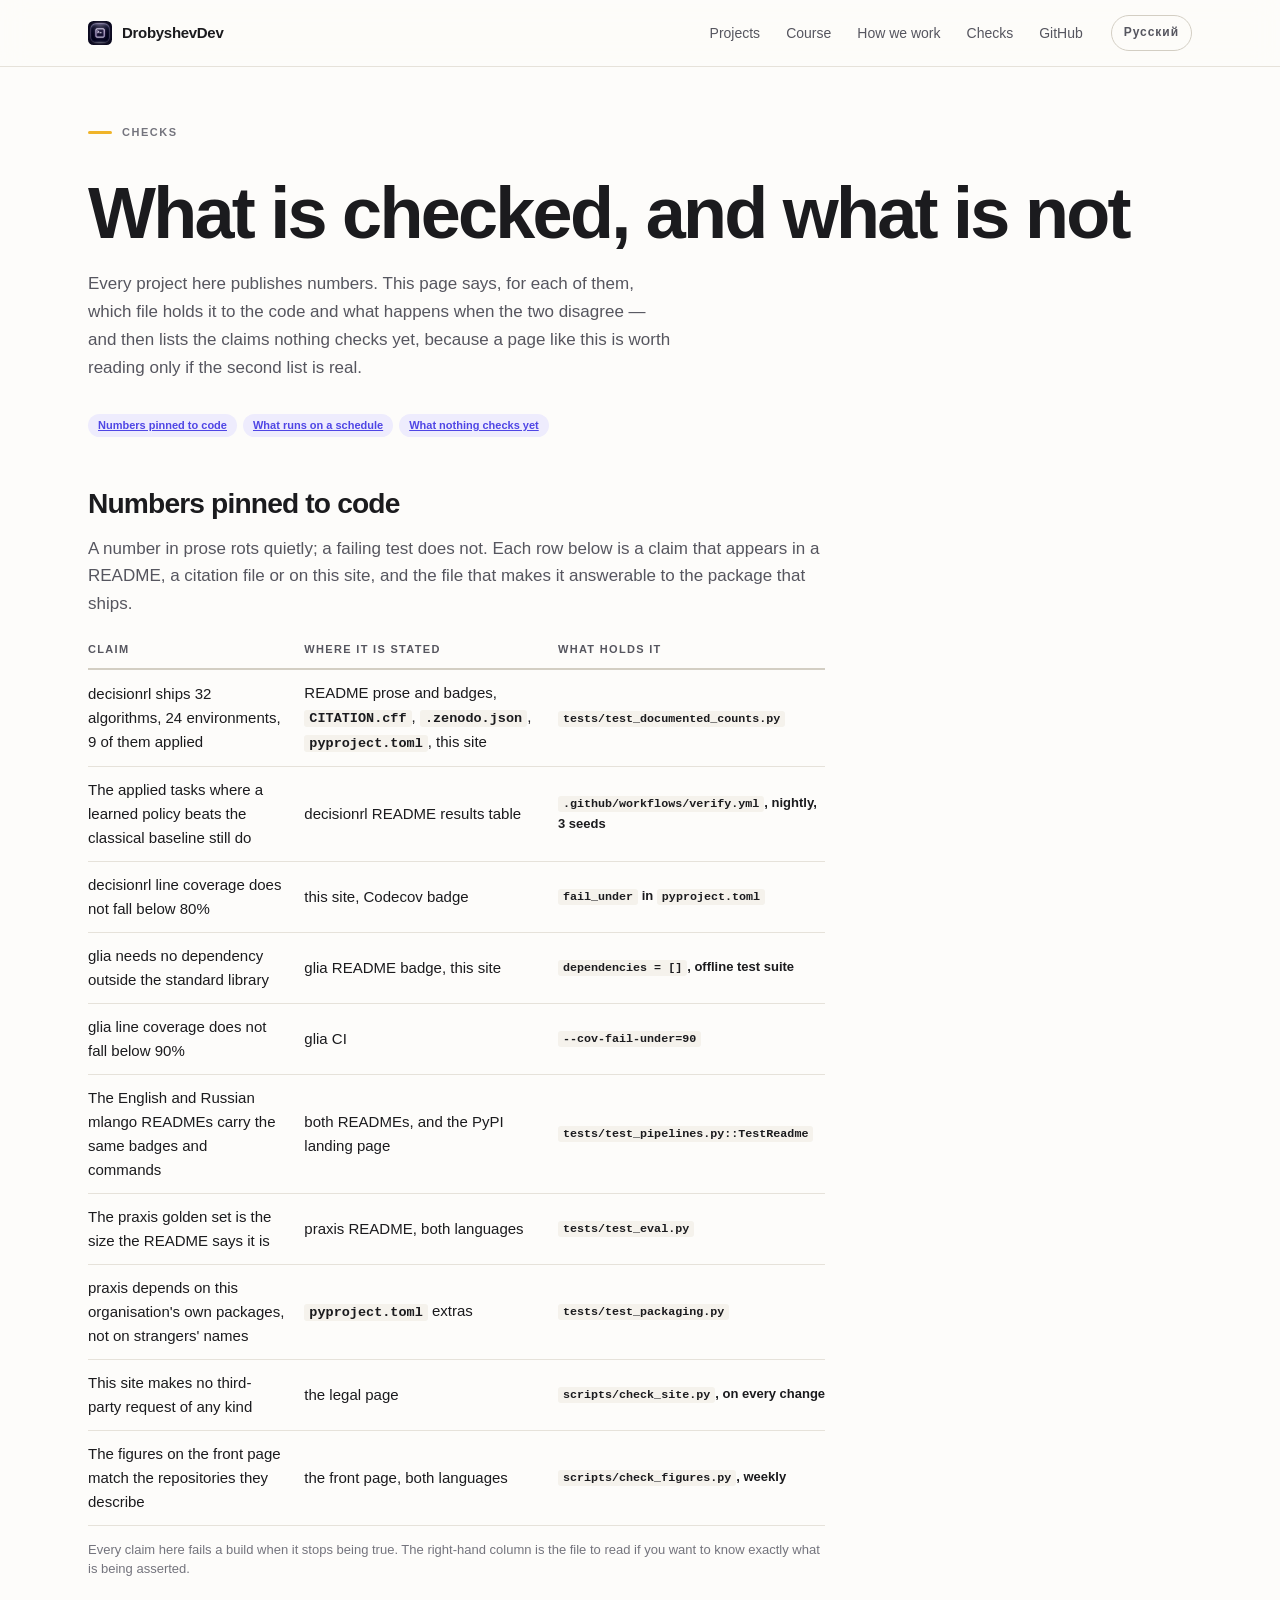
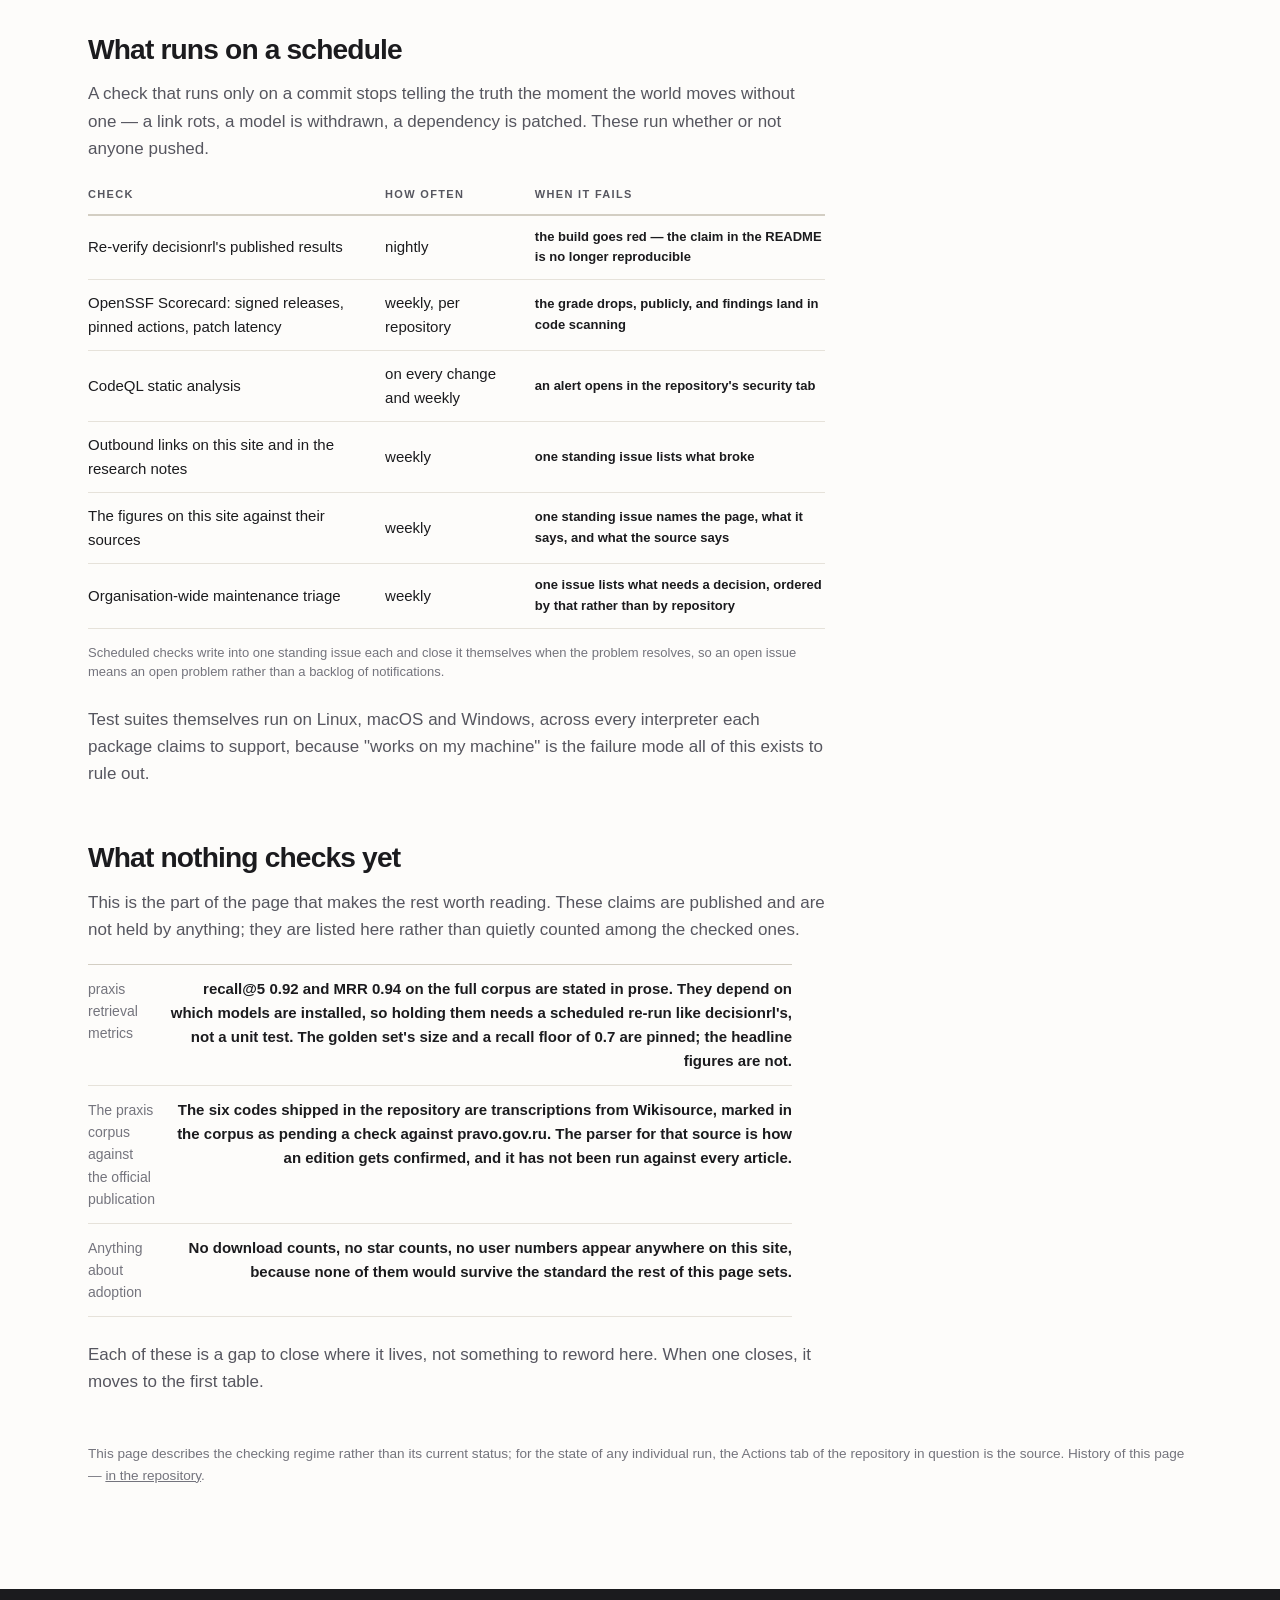
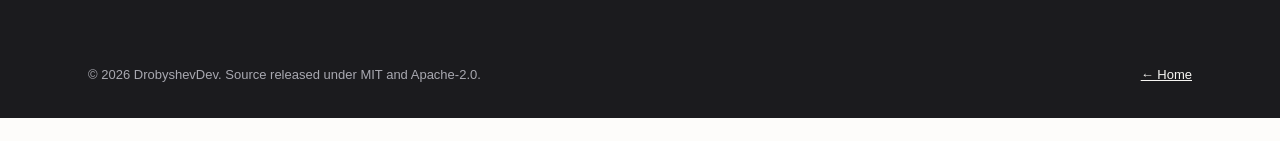
==== checks/index.html @ 657e5d96 "Say what is checked, and what is not The front page states four numbers and the method section state" ====
<!DOCTYPE html>
<html lang="en" prefix="og: https://ogp.me/ns#">
<head>
<meta charset="utf-8">
<meta name="viewport" content="width=device-width, initial-scale=1">
<title>What is checked — DrobyshevDev</title>
<meta name="theme-color" content="#fdfcfa" media="(prefers-color-scheme: light)">
<meta name="theme-color" content="#131316" media="(prefers-color-scheme: dark)">
<meta name="description" content="Every number DrobyshevDev publishes, the file that holds it to the code, and the checks that run on a schedule — including the claims nothing checks yet.">
<link rel="canonical" href="https://drobyshevdev.github.io/checks/">
<link rel="alternate" hreflang="en" href="https://drobyshevdev.github.io/checks/">
<link rel="alternate" hreflang="ru" href="https://drobyshevdev.github.io/ru/checks/">
<link rel="alternate" hreflang="x-default" href="https://drobyshevdev.github.io/checks/">

<meta property="og:type" content="article">
<meta property="og:site_name" content="DrobyshevDev">
<meta property="og:locale" content="en_GB">
<meta property="og:title" content="What is checked — DrobyshevDev">
<meta property="og:description" content="Every number DrobyshevDev publishes, the file that holds it to the code, and the checks that run on a schedule — including the claims nothing checks yet.">
<meta property="og:url" content="https://drobyshevdev.github.io/checks/">
<meta property="og:image" content="https://drobyshevdev.github.io/assets/og.png">
<meta name="twitter:card" content="summary_large_image">

<link rel="icon" href="/assets/favicon.png" type="image/png">
<link rel="apple-touch-icon" href="/assets/apple-touch-icon.png">
<link rel="stylesheet" href="/assets/site.css">

<style>
  /* .measure was written for the bright band, where the ink is near-black and
     the borders are mixed against it. This page uses the default band, so the
     header, the caption and the rules take the page's own colours instead --
     otherwise the header row is #16160f on a dark background, which is to say
     invisible. Scoped here rather than changed in site.css, because the bright
     band still wants the original. */
  .measure th { color: var(--ink-2); border-bottom-color: var(--line-2); }
  .measure caption { color: var(--ink-3); }
  .measure td { border-bottom-color: var(--line); }
  /* On the front page the emphasised column is a measured number and the last
     column is a footnote. Here the last column is the file that holds the claim
     -- the point of the table -- so the emphasis moves there and the middle
     column, which only says where the claim appears, goes quiet. */
  .measure td:nth-child(2) { font-weight: 400; }
  .measure td:last-child { font-weight: 600; opacity: 1; color: var(--ink); }
</style>

<script>
  // Applied before first paint, so the page does not flash the wrong theme.
  try {
    var t = localStorage.getItem("theme");
    if (t === "dark" || t === "light") document.documentElement.setAttribute("data-theme", t);
  } catch (e) {}
</script>

</head>
<body>
<a class="skip-link" href="#main">Skip to content</a>

<header class="site-header">
  <div class="wrap">
    <a class="brand" href="/">
      <img class="mark" src="/assets/mark.png" alt="" width="22" height="22">
      DrobyshevDev
    </a>

    <nav class="nav" id="primary-nav" aria-label="Primary">
      <a href="/#projects">Projects</a>
      <a href="/#notes">Course</a>
      <a href="/#method">How we work</a>
      <a href="/checks/" aria-current="page">Checks</a>
      <a class="ext" href="https://github.com/DrobyshevDev" rel="noopener">GitHub</a>
    </nav>

    <div class="nav-tools">
      <a class="lang-switch" href="/ru/checks/">Русский</a>
      <button class="icon-btn nav-toggle" type="button" aria-expanded="false" aria-controls="primary-nav" aria-label="Open menu">
        <svg viewBox="0 0 24 24" fill="none" stroke="currentColor" stroke-width="2" stroke-linecap="round" aria-hidden="true"><path d="M4 7h16M4 12h16M4 17h16"/></svg>
      </button>
    </div>
  </div>
</header>

<main id="main" class="band" style="padding-top:48px">
  <div class="wrap">

    <p class="eyebrow"><span class="dot"></span> Checks</p>
    <h1 style="margin:14px 0 18px">What is checked, and what is not</h1>
    <p class="lead" style="margin-bottom:32px">
      Every project here publishes numbers. This page says, for each of them, which file holds it
      to the code and what happens when the two disagree — and then lists the claims nothing
      checks yet, because a page like this is worth reading only if the second list is real.
    </p>

    <nav class="chips" aria-label="Sections" style="margin-bottom:40px">
      <a class="chip chip-accent" href="#pinned">Numbers pinned to code</a>
      <a class="chip chip-accent" href="#scheduled">What runs on a schedule</a>
      <a class="chip" href="#unchecked">What nothing checks yet</a>
    </nav>

    <!-- ==================== Pinned ==================== -->
    <section id="pinned" class="legal">
      <h2>Numbers pinned to code</h2>
      <p>
        A number in prose rots quietly; a failing test does not. Each row below is a claim that
        appears in a README, a citation file or on this site, and the file that makes it
        answerable to the package that ships.
      </p>

      <div class="measure" style="margin-top:24px">
        <table>
          <caption>
            Every claim here fails a build when it stops being true. The right-hand column is the
            file to read if you want to know exactly what is being asserted.
          </caption>
          <thead>
            <tr><th>Claim</th><th>Where it is stated</th><th>What holds it</th></tr>
          </thead>
          <tbody>
            <tr>
              <td>decisionrl ships 32 algorithms, 24 environments, 9 of them applied</td>
              <td>README prose and badges, <code>CITATION.cff</code>, <code>.zenodo.json</code>, <code>pyproject.toml</code>, this site</td>
              <td><code>tests/test_documented_counts.py</code></td>
            </tr>
            <tr>
              <td>The applied tasks where a learned policy beats the classical baseline still do</td>
              <td>decisionrl README results table</td>
              <td><code>.github/workflows/verify.yml</code>, nightly, 3 seeds</td>
            </tr>
            <tr>
              <td>decisionrl line coverage does not fall below 80%</td>
              <td>this site, Codecov badge</td>
              <td><code>fail_under</code> in <code>pyproject.toml</code></td>
            </tr>
            <tr>
              <td>glia needs no dependency outside the standard library</td>
              <td>glia README badge, this site</td>
              <td><code>dependencies = []</code>, offline test suite</td>
            </tr>
            <tr>
              <td>glia line coverage does not fall below 90%</td>
              <td>glia CI</td>
              <td><code>--cov-fail-under=90</code></td>
            </tr>
            <tr>
              <td>The English and Russian mlango READMEs carry the same badges and commands</td>
              <td>both READMEs, and the PyPI landing page</td>
              <td><code>tests/test_pipelines.py::TestReadme</code></td>
            </tr>
            <tr>
              <td>The praxis golden set is the size the README says it is</td>
              <td>praxis README, both languages</td>
              <td><code>tests/test_eval.py</code></td>
            </tr>
            <tr>
              <td>praxis depends on this organisation's own packages, not on strangers' names</td>
              <td><code>pyproject.toml</code> extras</td>
              <td><code>tests/test_packaging.py</code></td>
            </tr>
            <tr>
              <td>This site makes no third-party request of any kind</td>
              <td>the legal page</td>
              <td><code>scripts/check_site.py</code>, on every change</td>
            </tr>
            <tr>
              <td>The figures on the front page match the repositories they describe</td>
              <td>the front page, both languages</td>
              <td><code>scripts/check_figures.py</code>, weekly</td>
            </tr>
          </tbody>
        </table>
      </div>
    </section>

    <!-- ==================== Scheduled ==================== -->
    <section id="scheduled" class="legal" style="margin-top:56px">
      <h2>What runs on a schedule</h2>
      <p>
        A check that runs only on a commit stops telling the truth the moment the world moves
        without one — a link rots, a model is withdrawn, a dependency is patched. These run
        whether or not anyone pushed.
      </p>

      <div class="measure" style="margin-top:24px">
        <table>
          <caption>
            Scheduled checks write into one standing issue each and close it themselves when the
            problem resolves, so an open issue means an open problem rather than a backlog of
            notifications.
          </caption>
          <thead>
            <tr><th>Check</th><th>How often</th><th>When it fails</th></tr>
          </thead>
          <tbody>
            <tr>
              <td>Re-verify decisionrl's published results</td>
              <td>nightly</td>
              <td>the build goes red — the claim in the README is no longer reproducible</td>
            </tr>
            <tr>
              <td>OpenSSF Scorecard: signed releases, pinned actions, patch latency</td>
              <td>weekly, per repository</td>
              <td>the grade drops, publicly, and findings land in code scanning</td>
            </tr>
            <tr>
              <td>CodeQL static analysis</td>
              <td>on every change and weekly</td>
              <td>an alert opens in the repository's security tab</td>
            </tr>
            <tr>
              <td>Outbound links on this site and in the research notes</td>
              <td>weekly</td>
              <td>one standing issue lists what broke</td>
            </tr>
            <tr>
              <td>The figures on this site against their sources</td>
              <td>weekly</td>
              <td>one standing issue names the page, what it says, and what the source says</td>
            </tr>
            <tr>
              <td>Organisation-wide maintenance triage</td>
              <td>weekly</td>
              <td>one issue lists what needs a decision, ordered by that rather than by repository</td>
            </tr>
          </tbody>
        </table>
      </div>

      <p style="margin-top:24px">
        Test suites themselves run on Linux, macOS and Windows, across every interpreter each
        package claims to support, because "works on my machine" is the failure mode all of this
        exists to rule out.
      </p>
    </section>

    <!-- ==================== Unchecked ==================== -->
    <section id="unchecked" class="legal" style="margin-top:56px">
      <h2>What nothing checks yet</h2>
      <p>
        This is the part of the page that makes the rest worth reading. These claims are published
        and are not held by anything; they are listed here rather than quietly counted among the
        checked ones.
      </p>

      <dl class="facts" style="max-width:44rem;margin-top:20px">
        <div>
          <dt>praxis retrieval metrics</dt>
          <dd>
            recall@5 0.92 and MRR 0.94 on the full corpus are stated in prose. They depend on
            which models are installed, so holding them needs a scheduled re-run like
            decisionrl's, not a unit test. The golden set's size and a recall floor of 0.7 are
            pinned; the headline figures are not.
          </dd>
        </div>
        <div>
          <dt>The praxis corpus against the official publication</dt>
          <dd>
            The six codes shipped in the repository are transcriptions from Wikisource, marked in
            the corpus as pending a check against pravo.gov.ru. The parser for that source is how
            an edition gets confirmed, and it has not been run against every article.
          </dd>
        </div>
        <div>
          <dt>Anything about adoption</dt>
          <dd>
            No download counts, no star counts, no user numbers appear anywhere on this site,
            because none of them would survive the standard the rest of this page sets.
          </dd>
        </div>
      </dl>

      <p style="margin-top:24px">
        Each of these is a gap to close where it lives, not something to reword here. When one
        closes, it moves to the first table.
      </p>
    </section>

    <p class="lm-fine" style="margin-top:48px;color:var(--text-faint);font-size:.85rem">
      This page describes the checking regime rather than its current status; for the state of any
      individual run, the Actions tab of the repository in question is the source.
      History of this page —
      <a href="https://github.com/DrobyshevDev/DrobyshevDev.github.io/commits/main/checks/index.html" rel="noopener">in the repository</a>.
    </p>

  </div>
</main>

<footer class="site-footer">
  <div class="wrap">
    <div class="footer-bottom" style="border-top:0;padding-top:0">
      <p>© <span data-year>2026</span> DrobyshevDev. Source released under MIT and Apache-2.0.</p>
      <p><a href="/">← Home</a></p>
    </div>
  </div>
</footer>

<script src="/assets/site.js" defer></script>
</body>
</html>
---- assets/site.css ----
/* ---------------------------------------------------------------------------
   DrobyshevDev - organisation site
   One stylesheet, no build step, no external requests.

   Colour-blocked bands - ground, a bright band, a dark band - with cards on a
   4px radius and pill controls. Two themes: the system preference decides,
   the toggle overrides it, and the choice is remembered.

   No webfont. The typography is a system stack set heavy and tracked tight,
   because a display face would be a third-party request and this site is
   checked in CI for making none.
--------------------------------------------------------------------------- */

/* --- Reset ---------------------------------------------------------------- */

*, *::before, *::after { box-sizing: border-box; }

html { -webkit-text-size-adjust: 100%; }

body, h1, h2, h3, h4, p, figure, blockquote, dl, dd, ul, ol { margin: 0; padding: 0; }

ul[role="list"], ol[role="list"] { list-style: none; }

img, svg { display: block; max-width: 100%; }

button, input, select, textarea { font: inherit; color: inherit; }

/* --- Tokens: light -------------------------------------------------------- */

:root {
  --ground:      #fdfcfa;
  --ground-2:    #f5f2ec;
  --card:        #ffffff;

  --ink:         #1b1b1e;
  --ink-2:       #56565f;   /* 7.0:1 on --ground */
  --ink-3:       #74747d;   /* 4.6:1 on --ground */

  --line:        #e6e2da;
  --line-2:      #d3cec3;

  --bright:      #f0b429;   /* the band that carries the page */
  --bright-ink:  #1b1b1e;
  --dark:        #1b1b1e;
  --dark-ink:    #f7f6f3;
  --dark-ink-2:  #a8a8b0;
  --dark-line:   #34343a;

  --accent:      #4f46e5;
  --accent-2:    #b4b1ff;
  --accent-wash: #eeecfd;

  --font-sans: -apple-system, BlinkMacSystemFont, "Segoe UI", Roboto, "Helvetica Neue", Arial, "Noto Sans", sans-serif;
  --font-mono: ui-monospace, SFMono-Regular, "SF Mono", "Cascadia Mono", "Segoe UI Mono", "Roboto Mono", Menlo, Consolas, monospace;

  --wrap:   1200px;
  --gutter: clamp(20px, 5vw, 48px);
  --band:   clamp(64px, 8vw, 116px);
  --radius: 4px;

  color-scheme: light;
}

/* --- Tokens: dark --------------------------------------------------------- */

@media (prefers-color-scheme: dark) {
  :root:not([data-theme="light"]) {
    --ground:     #131316;
    --ground-2:   #0c0c0e;
    --card:       #1a1a1e;

    --ink:        #f5f4f1;
    --ink-2:      #a8a8b1;
    --ink-3:      #8a8a94;

    --line:       #2a2a31;
    --line-2:     #3a3a43;

    --bright-ink: #16160f;
    --dark:       #0c0c0e;
    --dark-line:  #26262c;

    --accent:     #8f8bff;
    --accent-wash: #1d1b33;

    color-scheme: dark;
  }
}

:root[data-theme="dark"] {
  --ground:     #131316;
  --ground-2:   #0c0c0e;
  --card:       #1a1a1e;

  --ink:        #f5f4f1;
  --ink-2:      #a8a8b1;
  --ink-3:      #8a8a94;

  --line:       #2a2a31;
  --line-2:     #3a3a43;

  --bright-ink: #16160f;
  --dark:       #0c0c0e;
  --dark-line:  #26262c;

  --accent:     #8f8bff;
  --accent-wash: #1d1b33;

  color-scheme: dark;
}

/* --- Base ----------------------------------------------------------------- */

body {
  background: var(--ground);
  color: var(--ink);
  font-family: var(--font-sans);
  font-size: 17px;
  line-height: 1.6;
  -webkit-font-smoothing: antialiased;
}

a { color: inherit; }

code, kbd, samp, pre { font-family: var(--font-mono); font-size: .9em; }

::selection { background: var(--bright); color: var(--bright-ink); }

:focus-visible { outline: 2px solid var(--accent); outline-offset: 3px; }

.wrap {
  width: 100%;
  max-width: var(--wrap);
  margin-inline: auto;
  padding-inline: var(--gutter);
}

.skip-link {
  position: absolute; left: -9999px; top: 0; z-index: 100;
  background: var(--ink); color: var(--ground);
  padding: 10px 16px; font-weight: 600;
}
.skip-link:focus { left: 0; }

/* --- Type ----------------------------------------------------------------- */

h1, h2, h3, h4 {
  font-weight: 800;
  line-height: 1.06;
  letter-spacing: -.03em;
  text-wrap: balance;
}

h1 { font-size: clamp(2.5rem, 6vw, 4.5rem); letter-spacing: -.038em; }
h2 { font-size: clamp(1.9rem, 3.6vw, 2.9rem); }
h3 { font-size: clamp(1.15rem, 1.7vw, 1.45rem); letter-spacing: -.022em; }

.eyebrow {
  display: inline-flex; align-items: center; gap: 10px;
  font-size: .6875rem; font-weight: 700;
  letter-spacing: .14em; text-transform: uppercase;
  color: var(--ink-3);
  margin-bottom: 20px;
}
.eyebrow::before {
  content: ""; width: 24px; height: 3px;
  background: var(--bright); border-radius: 2px;
}

.lead {
  font-size: clamp(1.0625rem, 1.3vw, 1.1875rem);
  line-height: 1.65; color: var(--ink-2); max-width: 62ch;
}

.note { font-size: .8125rem; line-height: 1.55; color: var(--ink-3); }

/* --- Header --------------------------------------------------------------- */

.site-header {
  position: sticky; top: 0; z-index: 50;
  background: color-mix(in srgb, var(--ground) 86%, transparent);
  backdrop-filter: saturate(160%) blur(12px);
  border-bottom: 1px solid var(--line);
}

.site-header .wrap { display: flex; align-items: center; gap: 28px; height: 66px; }

.brand {
  display: inline-flex; align-items: center; gap: 10px;
  font-weight: 800; font-size: .9375rem; letter-spacing: -.02em;
  text-decoration: none; flex: none;
}
.brand .mark { width: 24px; height: 24px; border-radius: 23%; }
.brand .mark {
  transition: transform .35s cubic-bezier(.2, .7, .25, 1),
              filter    .35s cubic-bezier(.2, .7, .25, 1);
}
.brand:hover .mark {
  transform: translateY(-1px) rotate(-4deg) scale(1.1);
  filter: drop-shadow(0 4px 10px rgba(124, 108, 224, .55));
}

/* Someone who has asked for less motion still gets the glow, which carries the
   same "this responds" signal without anything moving. */
@media (prefers-reduced-motion: reduce) {
  .brand .mark, .hero-mark img { transition: filter .2s ease; }
  .brand:hover .mark, .hero-mark:hover img { transform: none; }
}

.nav { display: flex; align-items: center; gap: 26px; margin-left: auto; }
.nav a {
  font-size: .875rem; font-weight: 500; color: var(--ink-2);
  text-decoration: none; padding: 6px 0; position: relative;
  transition: color .15s;
}
.nav a::after {
  content: ""; position: absolute; left: 0; right: 0; bottom: 0;
  height: 3px; background: var(--bright); border-radius: 2px;
  transform: scaleX(0); transform-origin: left; transition: transform .18s;
}
.nav a:hover { color: var(--ink); }
.nav a:hover::after { transform: scaleX(1); }

.nav-tools { display: flex; align-items: center; gap: 8px; flex: none; }

.lang-switch {
  font-size: .75rem; font-weight: 700; letter-spacing: .08em;
  color: var(--ink-2); text-decoration: none;
  padding: 7px 12px; border: 1px solid var(--line-2); border-radius: 999px;
  transition: border-color .15s, color .15s;
}
.lang-switch:hover { color: var(--ink); border-color: var(--ink-3); }

.icon-btn {
  display: inline-flex; align-items: center; justify-content: center;
  width: 36px; height: 36px;
  background: none; border: 1px solid var(--line-2); border-radius: 999px;
  color: var(--ink-2); cursor: pointer;
  transition: border-color .15s, color .15s;
}
.icon-btn:hover { color: var(--ink); border-color: var(--ink-3); }
.icon-btn svg { width: 17px; height: 17px; }
.nav-toggle { display: none; }

/* The toggle shows the theme it switches to, so only one icon is ever up. */
.theme-toggle .moon { display: none; }
:root[data-theme="dark"] .theme-toggle .sun { display: none; }
:root[data-theme="dark"] .theme-toggle .moon { display: block; }
@media (prefers-color-scheme: dark) {
  :root:not([data-theme="light"]) .theme-toggle .sun { display: none; }
  :root:not([data-theme="light"]) .theme-toggle .moon { display: block; }
}

/* --- Buttons -------------------------------------------------------------- */

.btn {
  display: inline-flex; align-items: center; gap: 9px;
  padding: 13px 24px; border-radius: 999px;
  font-size: .875rem; font-weight: 700; letter-spacing: .01em;
  text-decoration: none; border: 2px solid transparent;
  transition: background-color .15s, border-color .15s, color .15s, transform .12s;
}
.btn svg { width: 16px; height: 16px; flex: none; }
.btn:active { transform: translateY(1px); }

.btn-primary { background: var(--ink); color: var(--ground); }
.btn-primary:hover { background: var(--accent); color: #fff; }

.btn-secondary { border-color: var(--line-2); color: var(--ink); }
.btn-secondary:hover { border-color: var(--ink); }

.btn-bright { background: var(--bright); color: var(--bright-ink); }
.btn-bright:hover { background: var(--ink); color: var(--ground); }

.actions { display: flex; flex-wrap: wrap; gap: 12px; }

/* --- Bands ---------------------------------------------------------------- */

.band { padding-block: var(--band); }
.band-2 { background: var(--ground-2); }
.band-bright { background: var(--bright); color: var(--bright-ink); }
.band-dark { background: var(--dark); color: var(--dark-ink); }

.band-bright .eyebrow, .band-bright .lead { color: color-mix(in srgb, var(--bright-ink) 84%, transparent); }
.band-bright .eyebrow::before { background: var(--bright-ink); }
.band-dark .eyebrow { color: var(--dark-ink-2); }
.band-dark .lead, .band-dark p { color: var(--dark-ink-2); }
.band-dark h2, .band-dark h3 { color: var(--dark-ink); }

.section-head { max-width: 66ch; margin-bottom: clamp(36px, 4.5vw, 60px); }
.section-head h2 { margin-bottom: 16px; }

/* --- Hero ----------------------------------------------------------------- */

.hero { padding-block: clamp(56px, 8vw, 104px) clamp(48px, 6vw, 80px); }
.hero h1 { max-width: 17ch; margin-bottom: 24px; }
.hero .lead { margin-bottom: 32px; font-size: clamp(1.125rem, 1.5vw, 1.3125rem); }
.hero .actions { margin-bottom: 40px; }
.hero-since {
  display: inline-flex; align-items: center; gap: 10px;
  font-size: .875rem; color: var(--ink-3);
}
.hero-since .dot { width: 8px; height: 8px; border-radius: 999px; background: var(--bright); }

/* The right half of the hero was empty at desktop widths because the headline
   is capped at 17ch. The mark fills it at a size where its three bars read as
   the shape they are, and it is decorative: the name is already in the header,
   so it carries alt="" and is dropped entirely below the breakpoint rather
   than shrunk into an ornament. */
.hero-grid { display: grid; gap: clamp(32px, 5vw, 72px); align-items: center; }

.hero-mark { display: none; }

/* --- The mark's menu ------------------------------------------------------ */

.mark-trigger {
  display: block; padding: 0; border: 0; background: none;
  cursor: pointer; border-radius: 23%;
}

.mark-menu {
  position: absolute; top: calc(100% + 14px); right: 0; z-index: 20;
  min-width: 236px; padding: 8px;
  background: var(--card);
  border: 1px solid var(--line);
  border-radius: 10px;
  box-shadow: 0 24px 60px rgba(0, 0, 0, .28), 0 2px 6px rgba(0, 0, 0, .12);
}
.mark-menu[hidden] { display: none; }

/* Flipped up when the tile sits low enough that the panel would run off the
   bottom of the window; the script measures and sets this. */
.mark-menu.is-up { top: auto; bottom: calc(100% + 14px); }
.mark-menu.is-up li { transform: translateY(6px); }

.mark-menu-title {
  font-size: .6875rem; font-weight: 700;
  letter-spacing: .12em; text-transform: uppercase;
  color: var(--ink-3);
  padding: 6px 10px 10px;
}

.mark-menu ul { list-style: none; margin: 0; padding: 0; }

.mark-menu a {
  display: flex; align-items: baseline; gap: 10px;
  padding: 9px 10px; border-radius: 6px;
  text-decoration: none; color: var(--ink);
  transition: background .15s, transform .15s;
}
.mark-menu a:hover { background: var(--ground-2); transform: translateX(3px); }

.mark-menu-name { font-family: var(--font-mono); font-size: .875rem; font-weight: 600; }
.mark-menu-note { font-size: .75rem; color: var(--ink-3); margin-left: auto; }

/* Each row arrives a beat after the one above it, so the menu unrolls instead
   of appearing all at once. The delay is set per item from the script. */
.mark-menu li {
  opacity: 0; transform: translateY(-6px);
  animation: mark-menu-in .28s cubic-bezier(.2, .7, .25, 1) forwards;
  animation-delay: calc(var(--i, 0) * 38ms);
}
@keyframes mark-menu-in { to { opacity: 1; transform: none; } }

@media (prefers-reduced-motion: reduce) {
  .mark-menu li { animation: none; opacity: 1; transform: none; }
  .mark-menu a:hover { transform: none; }
}

@media (min-width: 960px) {
  .hero-grid { grid-template-columns: minmax(0, 1fr) auto; }
  .hero-mark { display: block; justify-self: end; position: relative; }
  .hero-mark img {
    /* Capped at 256 because the mark is a 372px raster: past that it softens.
       The 23% radius trims the file's own dark corners, which would otherwise
       show as a black square on the light theme; the rim glow reaches the
       middle of each edge, not the corners, so nothing of it is lost. */
    width: clamp(184px, 19vw, 256px);
    height: auto;
    border-radius: 23%;
  }

  /* Picking the tile up: it rises, tips towards the pointer and throws a
     shadow in the mark's own violet. The glow is a drop-shadow rather than a
     box-shadow so it follows the rounded silhouette instead of the box. */
  .hero-mark img {
    transition: transform .5s cubic-bezier(.2, .7, .25, 1),
                filter    .5s cubic-bezier(.2, .7, .25, 1);
    will-change: transform;
  }
  .mark-trigger:hover img,
  .mark-trigger:focus-visible img {
    transform: translateY(-10px) rotate(-2deg) scale(1.035);
    filter: drop-shadow(0 22px 44px rgba(124, 108, 224, .42));
  }
  /* Held down, and while the menu is open, the tile sits back on the surface:
     the lift means "you can pick this up", so it should stop once you have. */
  .mark-trigger:active img,
  .mark-trigger[aria-expanded="true"] img {
    transform: translateY(-2px) rotate(0deg) scale(1.01);
    filter: drop-shadow(0 10px 24px rgba(124, 108, 224, .34));
  }
}

/* --- Card grid ------------------------------------------------------------ */

.cards {
  display: grid;
  grid-template-columns: repeat(auto-fit, minmax(290px, 1fr));
  gap: 20px;
}

.card {
  display: flex; flex-direction: column;
  background: var(--card);
  border: 1px solid var(--line);
  border-radius: var(--radius);
  padding: 26px 24px 22px;
  transition: border-color .15s, transform .15s, box-shadow .15s;
}
.card:hover {
  border-color: var(--line-2);
  transform: translateY(-2px);
  box-shadow: 0 8px 22px -14px rgba(0, 0, 0, .45);
}
.band-dark .card { background: color-mix(in srgb, var(--dark-ink) 6%, transparent); border-color: var(--dark-line); }

.card-top { display: flex; align-items: center; justify-content: space-between; gap: 12px; margin-bottom: 12px; }
.card h3 { font-family: var(--font-mono); font-weight: 700; font-size: 1.1875rem; }
.card h3 a { text-decoration: none; }
.card h3 a:hover { color: var(--accent); }
.card p { color: var(--ink-2); font-size: .9375rem; margin-bottom: 18px; }
.band-dark .card p { color: var(--dark-ink-2); }

.tag {
  font-size: .6875rem; font-weight: 700; letter-spacing: .07em;
  text-transform: uppercase; color: var(--ink-3);
  border: 1px solid var(--line-2); border-radius: 999px;
  padding: 3px 10px; white-space: nowrap;
}
.band-dark .tag { color: var(--dark-ink-2); border-color: var(--dark-line); }

.card-foot { margin-top: auto; display: flex; flex-wrap: wrap; gap: 14px; align-items: center; }

.more {
  display: inline-flex; align-items: center; gap: 7px;
  font-size: .8125rem; font-weight: 700; color: var(--accent);
  text-decoration: none;
}
.more svg { width: 14px; height: 14px; transition: transform .15s; }
.more:hover svg { transform: translateX(3px); }
.band-dark .more { color: var(--accent-2); }

.card .command {
  font-family: var(--font-mono); font-size: .8125rem;
  background: var(--ground-2); border: 1px solid var(--line);
  border-radius: var(--radius); padding: 9px 12px; margin-bottom: 18px;
  overflow-x: auto; white-space: nowrap;
}
.band-dark .card .command { background: rgba(0, 0, 0, .28); border-color: var(--dark-line); }
.card .command .p { color: var(--ink-3); user-select: none; }

/* --- Evidence ------------------------------------------------------------- */

.measure { overflow-x: auto; }
.measure table { width: 100%; border-collapse: collapse; font-variant-numeric: tabular-nums; }
.measure caption {
  caption-side: bottom; padding-top: 14px; text-align: left;
  font-size: .8125rem; line-height: 1.5;
  color: color-mix(in srgb, var(--bright-ink) 84%, transparent);
}
.measure th {
  text-align: left; font-size: .6875rem; font-weight: 700;
  letter-spacing: .12em; text-transform: uppercase;
  padding: 0 20px 10px 0;
  border-bottom: 2px solid color-mix(in srgb, var(--bright-ink) 30%, transparent);
  color: color-mix(in srgb, var(--bright-ink) 84%, transparent);
}
.measure td {
  padding: 11px 20px 11px 0; font-size: .9375rem;
  border-bottom: 1px solid color-mix(in srgb, var(--bright-ink) 14%, transparent);
}
.measure td:nth-child(2) { font-weight: 800; }
.measure td:last-child { font-size: .8125rem; padding-right: 0; opacity: .86; }
.measure code { font-weight: 600; }

.figures { display: grid; grid-template-columns: repeat(auto-fit, minmax(190px, 1fr)); gap: 20px; margin-top: 44px; }
.figure dt { font-size: .6875rem; font-weight: 700; letter-spacing: .12em; text-transform: uppercase; opacity: .86; margin-bottom: 8px; }
.figure dd { font-size: clamp(1.75rem, 2.6vw, 2.375rem); font-weight: 800; letter-spacing: -.03em; line-height: 1.05; }
.figure .sub { display: block; margin-top: 8px; font-size: .8125rem; font-weight: 400; letter-spacing: 0; line-height: 1.45; opacity: .86; }

/* --- Notes ---------------------------------------------------------------- */

.feed { display: grid; grid-template-columns: repeat(auto-fit, minmax(300px, 1fr)); gap: 20px; }
.feed .card h3 { font-family: var(--font-sans); letter-spacing: -.02em; }
.meta { display: flex; flex-wrap: wrap; gap: 10px; align-items: center; font-size: .75rem; color: var(--ink-3); margin-bottom: 14px; }
.meta time { font-variant-numeric: tabular-nums; }
.meta .sep { opacity: .5; }
.chips { display: flex; flex-wrap: wrap; gap: 6px; margin-top: 14px; }
.chip {
  font-size: .6875rem; font-weight: 600; color: var(--accent);
  background: var(--accent-wash); border-radius: 999px; padding: 3px 10px;
}

/* --- Method --------------------------------------------------------------- */

.rules { display: grid; grid-template-columns: repeat(auto-fit, minmax(280px, 1fr)); gap: 22px; }
.rule { border-top: 3px solid var(--bright); padding-top: 18px; }
.rule .num { font-family: var(--font-mono); font-size: .75rem; font-weight: 700; color: var(--ink-3); display: block; margin-bottom: 8px; }
.band-dark .rule .num { color: var(--dark-ink-2); }
.rule h3 { margin-bottom: 10px; }
.rule p { color: var(--ink-2); font-size: .9375rem; }
.rule code { color: var(--accent); background: var(--accent-wash); padding: 1px 5px; border-radius: 3px; }

/* `.band-dark p` and `.rule p` have the same specificity, so on the dark band
   the later rule won and the paragraphs came out at 2.4:1. These overrides are
   one class deeper on purpose, so the band always beats the component. */
.band-dark .rule p { color: var(--dark-ink-2); }
.band-dark .rule code { color: var(--accent-2); background: rgba(255, 255, 255, .07); }

/* --- Definition rows ------------------------------------------------------ */

.rows { border-top: 1px solid var(--line); }
.rows > div {
  display: grid; grid-template-columns: minmax(0, 22ch) minmax(0, 1fr);
  gap: clamp(16px, 3vw, 44px);
  padding-block: 22px; border-bottom: 1px solid var(--line);
}
.rows dt { font-weight: 700; font-size: .9375rem; }
.rows dd { color: var(--ink-2); }
.rows dd a { color: var(--accent); text-underline-offset: 3px; }
.rows code { background: var(--ground-2); padding: 1px 5px; border-radius: 3px; }

/* --- Footer --------------------------------------------------------------- */

.site-footer { background: var(--dark); color: var(--dark-ink); padding-block: clamp(48px, 6vw, 76px) 32px; }
.site-footer .brand { color: var(--dark-ink); }
.footer-grid {
  display: grid; grid-template-columns: minmax(0, 1.7fr) repeat(3, minmax(0, 1fr));
  gap: clamp(24px, 4vw, 56px); padding-bottom: 40px;
}
.footer-brand p { color: var(--dark-ink-2); font-size: .875rem; margin-top: 14px; max-width: 34ch; }
.footer-col h4 { font-size: .6875rem; font-weight: 700; letter-spacing: .13em; text-transform: uppercase; color: var(--dark-ink-2); margin-bottom: 14px; }
.footer-col li { margin-bottom: 9px; }
.footer-col a { font-size: .875rem; color: var(--dark-ink); text-decoration: none; opacity: .82; transition: opacity .15s, color .15s; }
.footer-col a:hover { opacity: 1; color: var(--bright); }
.footer-bottom {
  display: flex; flex-wrap: wrap; justify-content: space-between; gap: 12px;
  padding-top: 26px; border-top: 1px solid var(--dark-line);
  color: var(--dark-ink-2); font-size: .8125rem;
}
.footer-bottom a { color: var(--dark-ink); }

/* --- Legal page and 404 ---------------------------------------------------
   These two keep the class names they were written with. The legal text is a
   document with its own edition date, so it is styled here rather than
   rewritten to match a new set of classes.
--------------------------------------------------------------------------- */

:root { --text-faint: var(--ink-3); --text-muted: var(--ink-2); --border: var(--line); }

.prose, .legal { max-width: 78ch; }
.prose h2, .legal h2 { font-size: clamp(1.4rem, 2.2vw, 1.85rem); margin: 52px 0 16px; }
.prose h3, .legal h3 { font-size: 1.0625rem; margin: 28px 0 10px; }
.prose p, .prose li, .legal p, .legal li { color: var(--ink-2); margin-bottom: 12px; }
.prose ul, .prose ol, .legal ul, .legal ol { padding-left: 22px; }
.prose a, .legal a { color: var(--accent); text-underline-offset: 3px; }
.legal code, .prose code { background: var(--ground-2); padding: 1px 5px; border-radius: 3px; }
.lm-fine { font-size: .8125rem; color: var(--ink-3); }

.eyebrow .dot { display: none; }

.facts { border-top: 1px solid var(--line-2); }
.facts > div {
  display: grid; grid-template-columns: 1fr auto; gap: 20px; align-items: baseline;
  padding: 12px 0; border-bottom: 1px solid var(--line);
}
.facts dt { font-size: .875rem; color: var(--ink-3); }
.facts dd { font-size: .9375rem; font-weight: 700; text-align: right; }

.notfound { padding-block: clamp(72px, 11vw, 140px); }
.notfound .code {
  font-family: var(--font-mono); font-size: clamp(3rem, 9vw, 5rem);
  font-weight: 800; letter-spacing: -.04em; color: var(--ink-3); margin-bottom: 12px;
}

/* --- Responsive ----------------------------------------------------------- */

@media (max-width: 1000px) {
  .footer-grid { grid-template-columns: repeat(2, minmax(0, 1fr)); }
}

@media (max-width: 760px) {
  .nav-toggle { display: inline-flex; }
  .nav {
    display: none; position: absolute; top: 66px; left: 0; right: 0;
    flex-direction: column; align-items: stretch; gap: 0;
    background: var(--ground); border-bottom: 1px solid var(--line);
    padding: 6px var(--gutter) 18px;
  }
  .nav[data-open="true"] { display: flex; }
  .nav a { padding: 13px 0; border-bottom: 1px solid var(--line); font-size: .9375rem; }
  .nav a::after { display: none; }

  .rows > div { grid-template-columns: minmax(0, 1fr); gap: 6px; }
  .footer-grid { grid-template-columns: minmax(0, 1fr); }
}

@media (prefers-reduced-motion: reduce) {
  *, *::before, *::after {
    animation-duration: .01ms !important;
    transition-duration: .01ms !important;
    scroll-behavior: auto !important;
  }
}
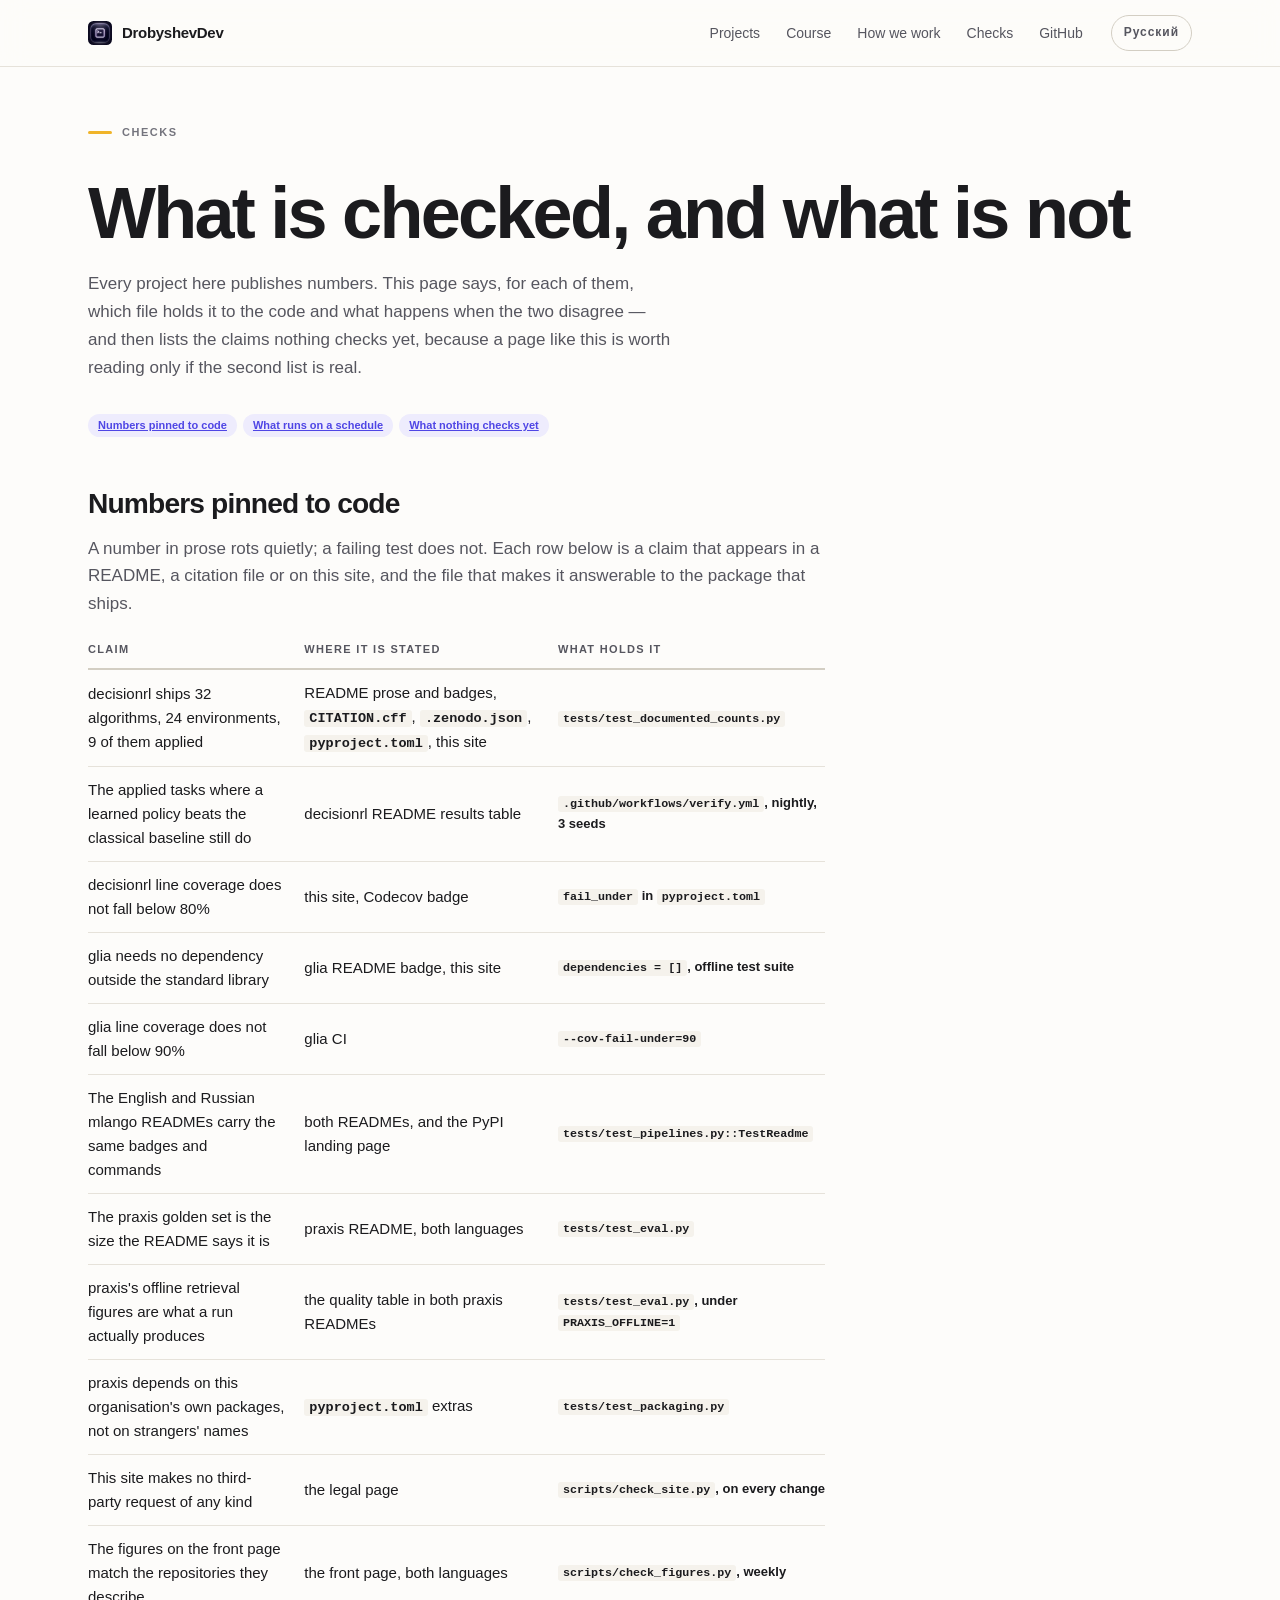
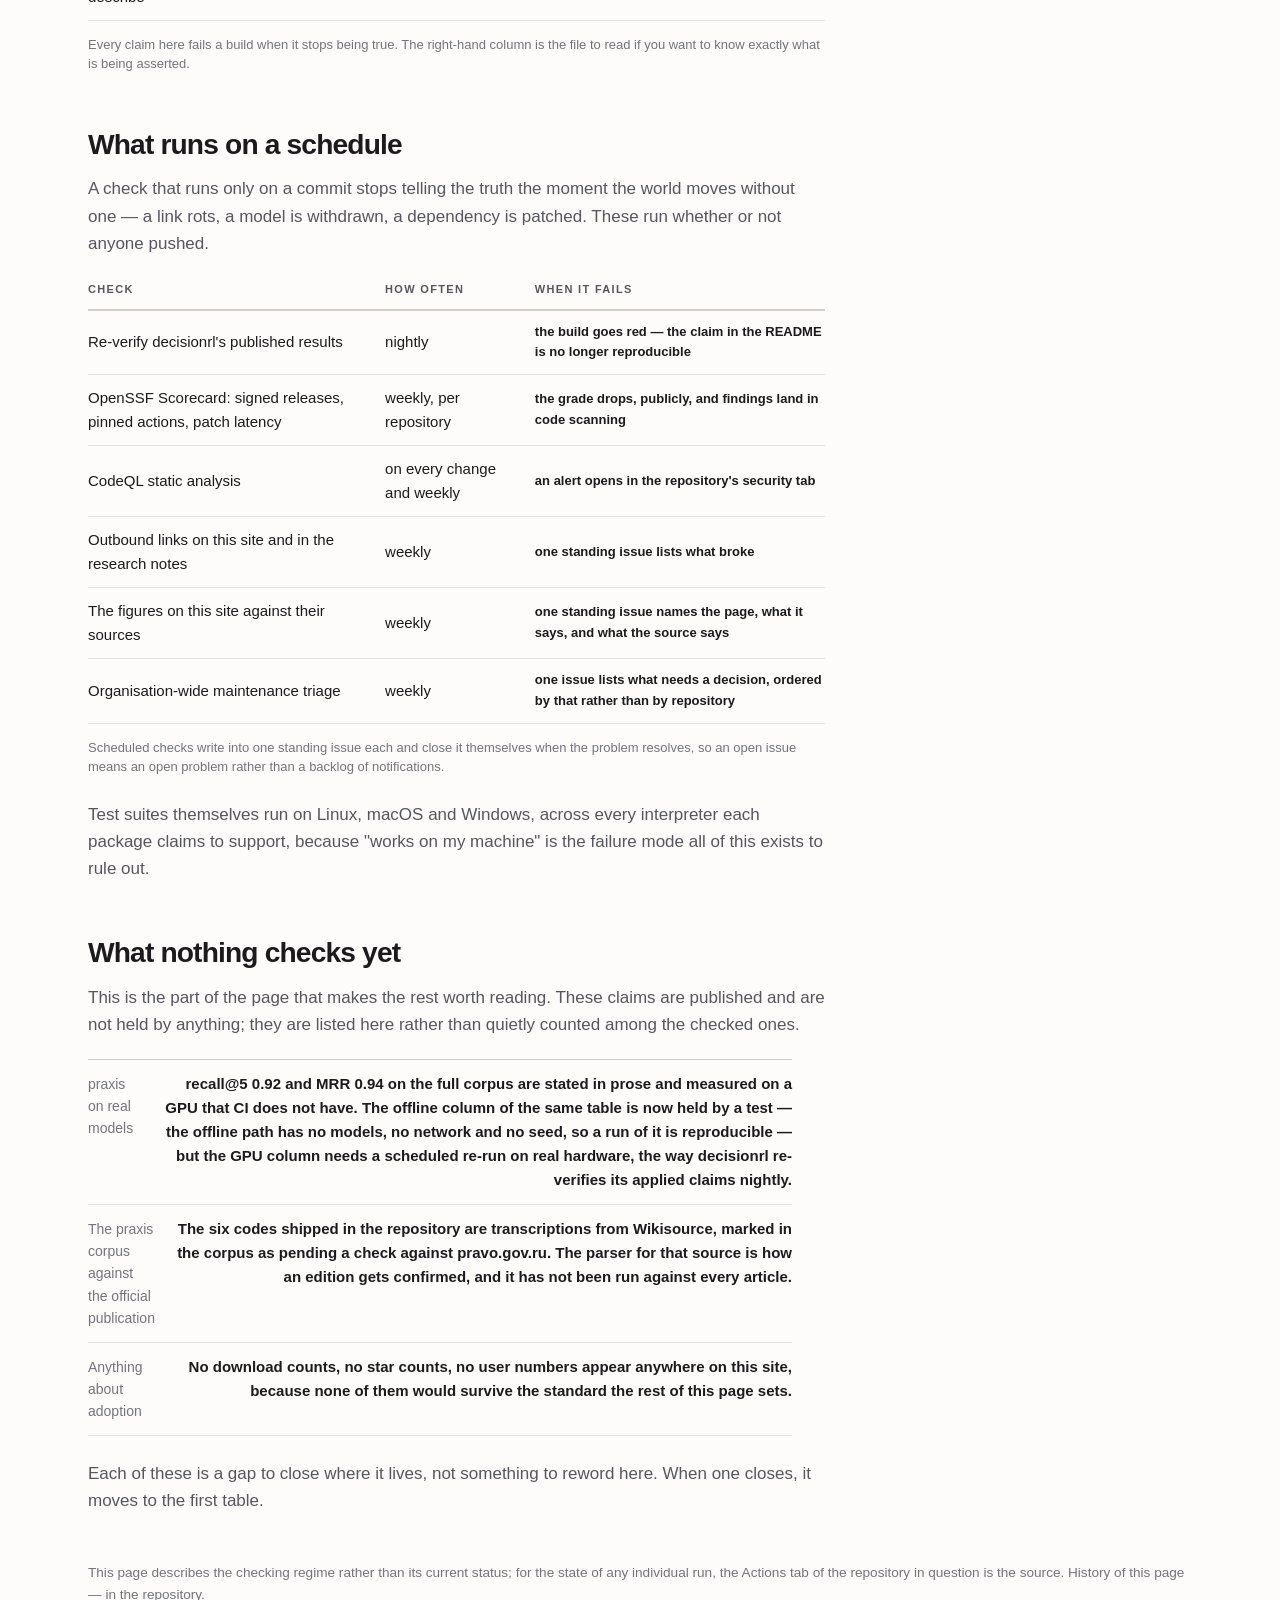
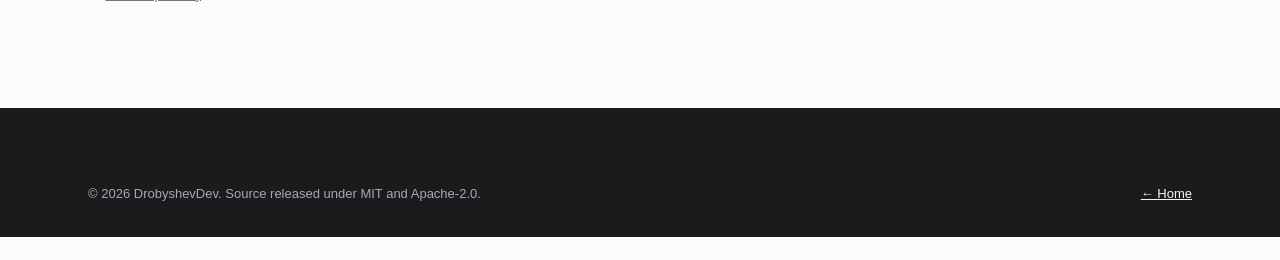
==== commit e705d7a8: "Move praxis's offline metrics out of the unchecked list The page shipped this afternoon saying praxi" ====
--- a/checks/index.html
+++ b/checks/index.html
@@ -151,6 +151,11 @@
               <td><code>tests/test_eval.py</code></td>
             </tr>
             <tr>
+              <td>praxis's offline retrieval figures are what a run actually produces</td>
+              <td>the quality table in both praxis READMEs</td>
+              <td><code>tests/test_eval.py</code>, under <code>PRAXIS_OFFLINE=1</code></td>
+            </tr>
+            <tr>
               <td>praxis depends on this organisation's own packages, not on strangers' names</td>
               <td><code>pyproject.toml</code> extras</td>
               <td><code>tests/test_packaging.py</code></td>
@@ -242,12 +247,13 @@
 
       <dl class="facts" style="max-width:44rem;margin-top:20px">
         <div>
-          <dt>praxis retrieval metrics</dt>
+          <dt>praxis on real models</dt>
           <dd>
-            recall@5 0.92 and MRR 0.94 on the full corpus are stated in prose. They depend on
-            which models are installed, so holding them needs a scheduled re-run like
-            decisionrl's, not a unit test. The golden set's size and a recall floor of 0.7 are
-            pinned; the headline figures are not.
+            recall@5 0.92 and MRR 0.94 on the full corpus are stated in prose and measured on a
+            GPU that CI does not have. The offline column of the same table is now held by a test
+            — the offline path has no models, no network and no seed, so a run of it is
+            reproducible — but the GPU column needs a scheduled re-run on real hardware, the way
+            decisionrl re-verifies its applied claims nightly.
           </dd>
         </div>
         <div>
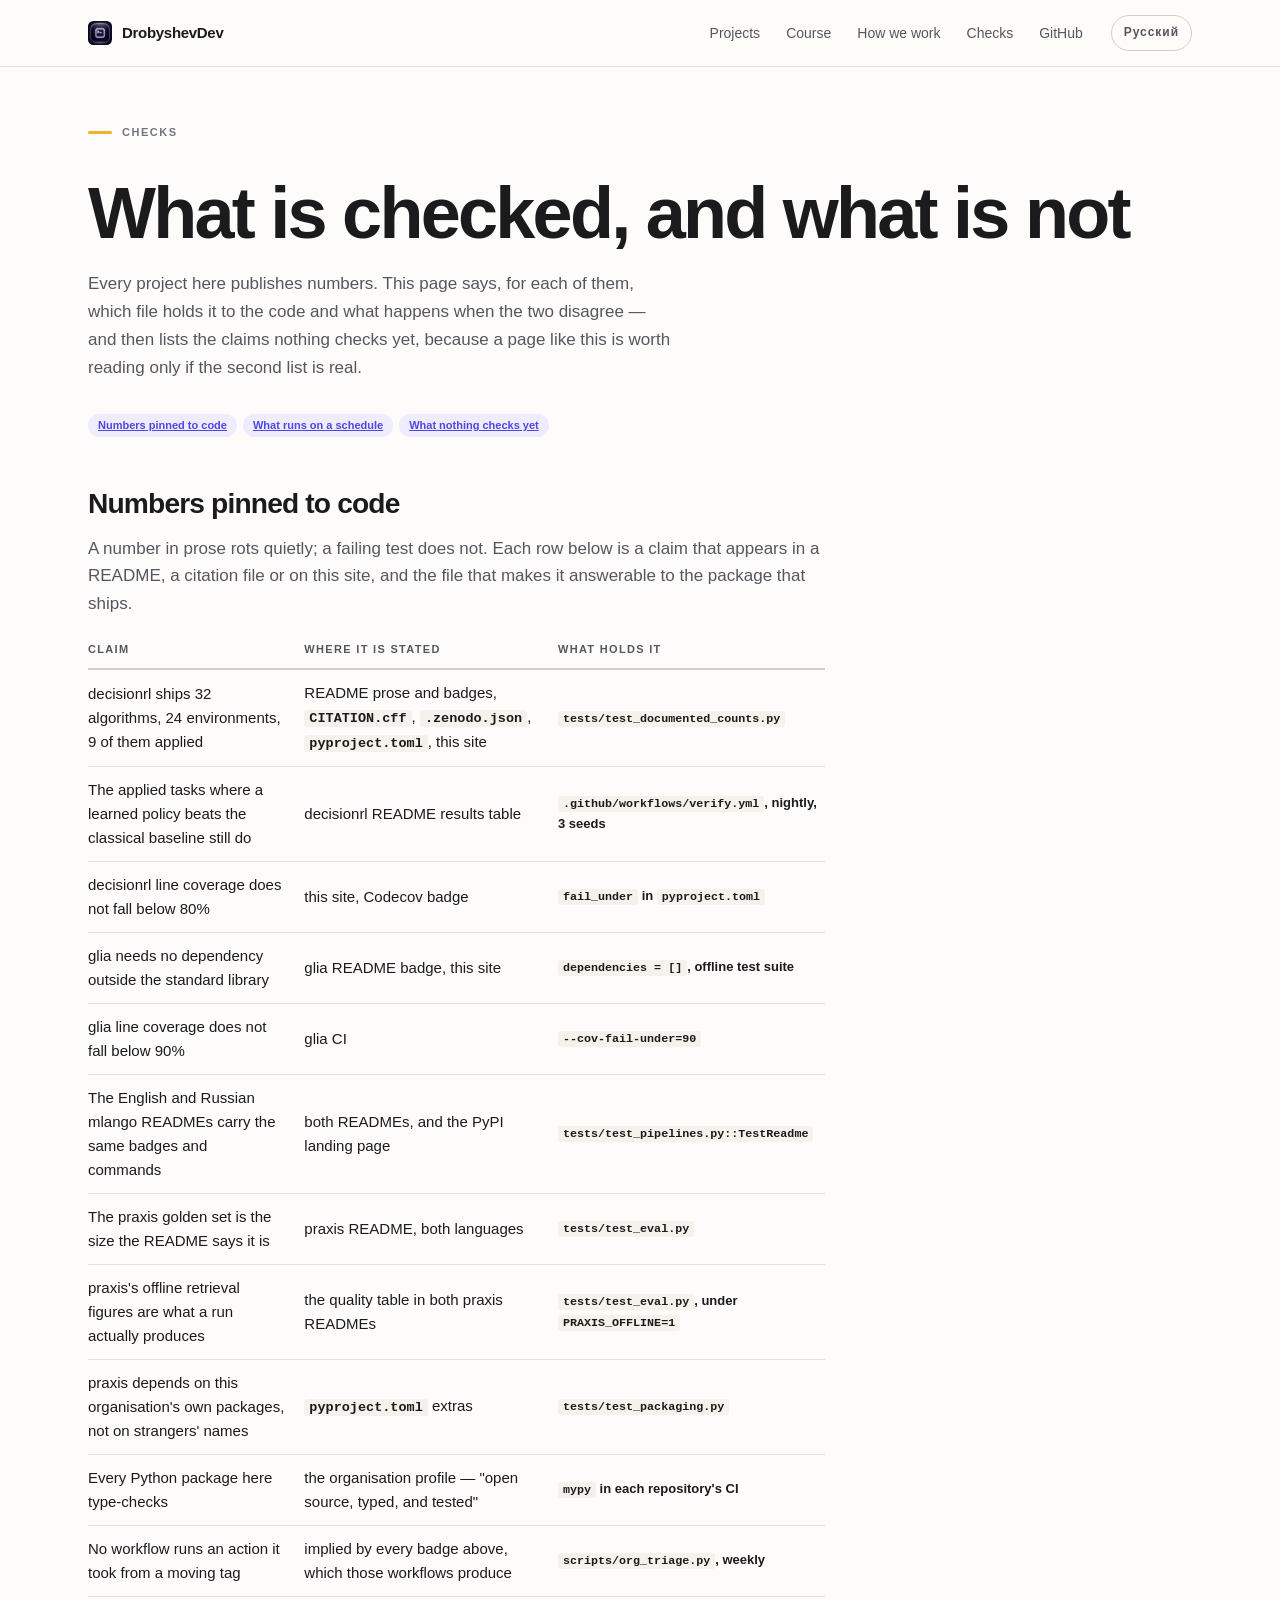
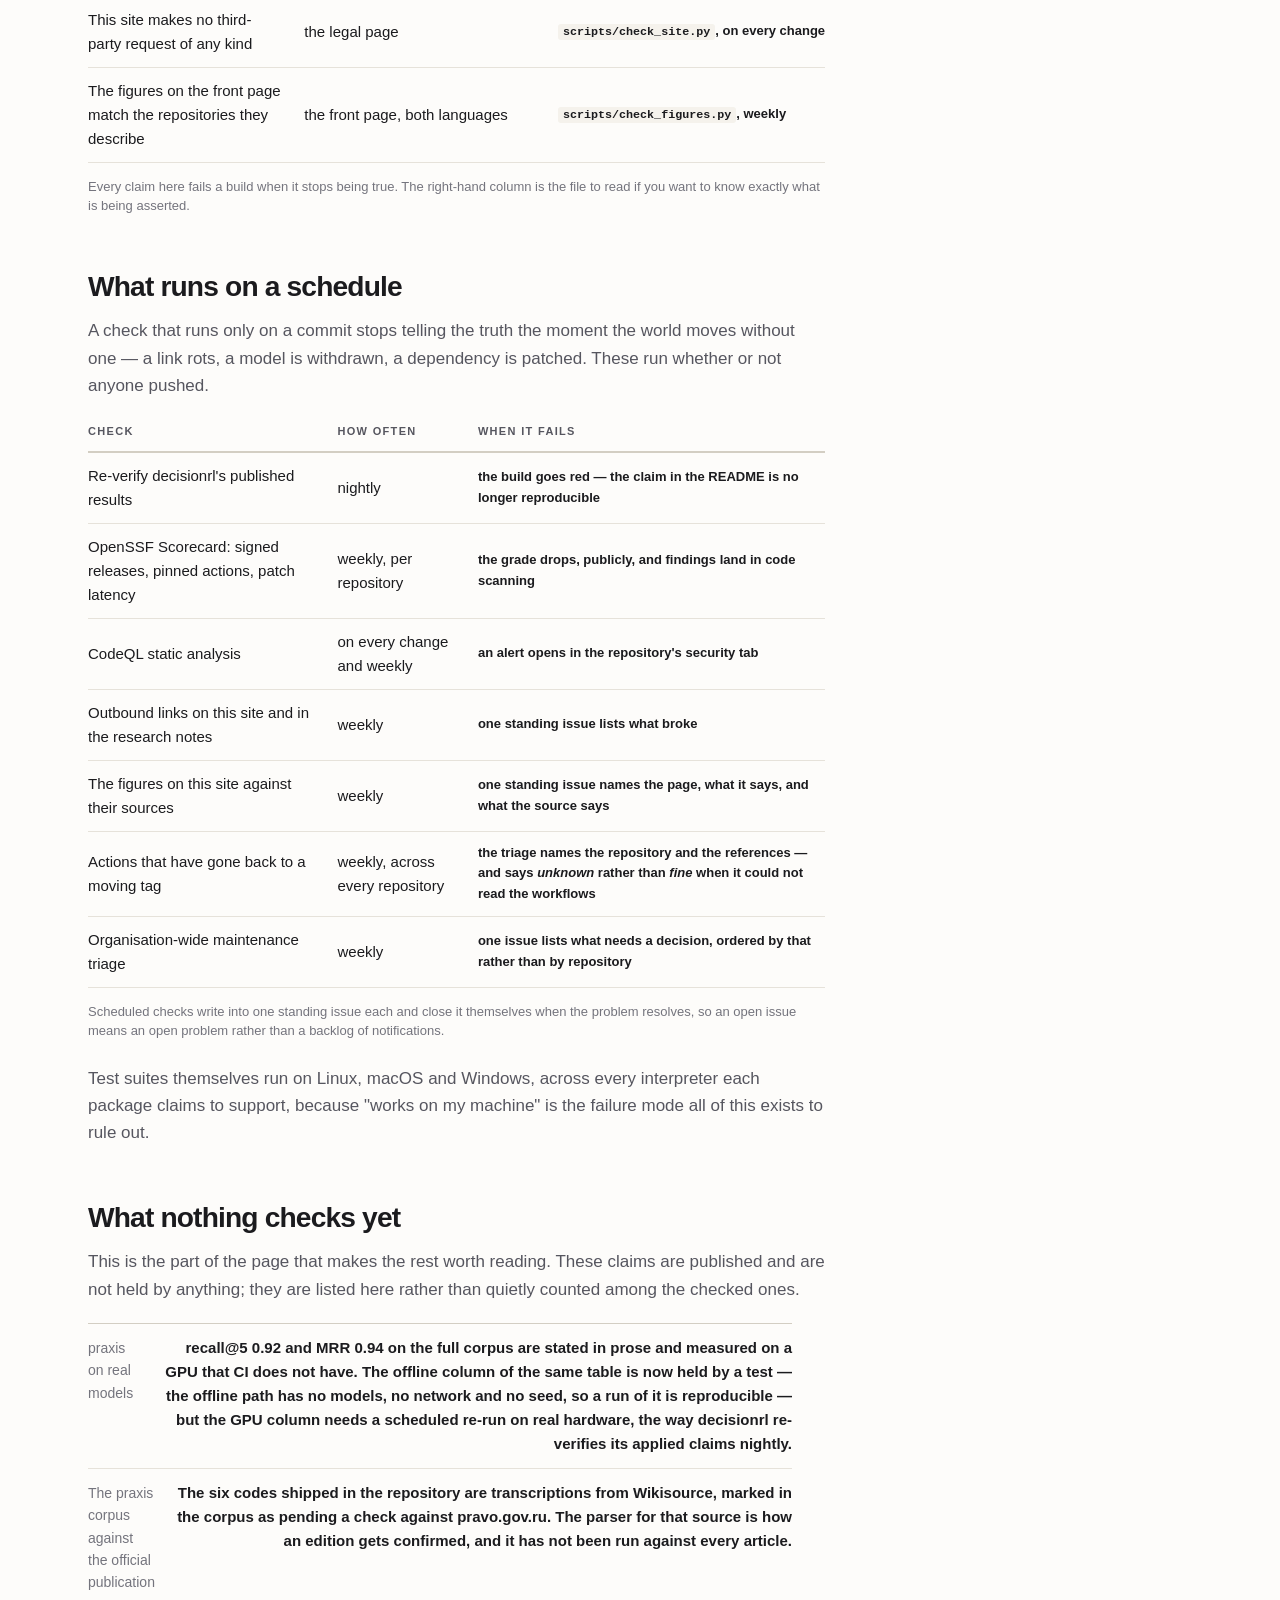
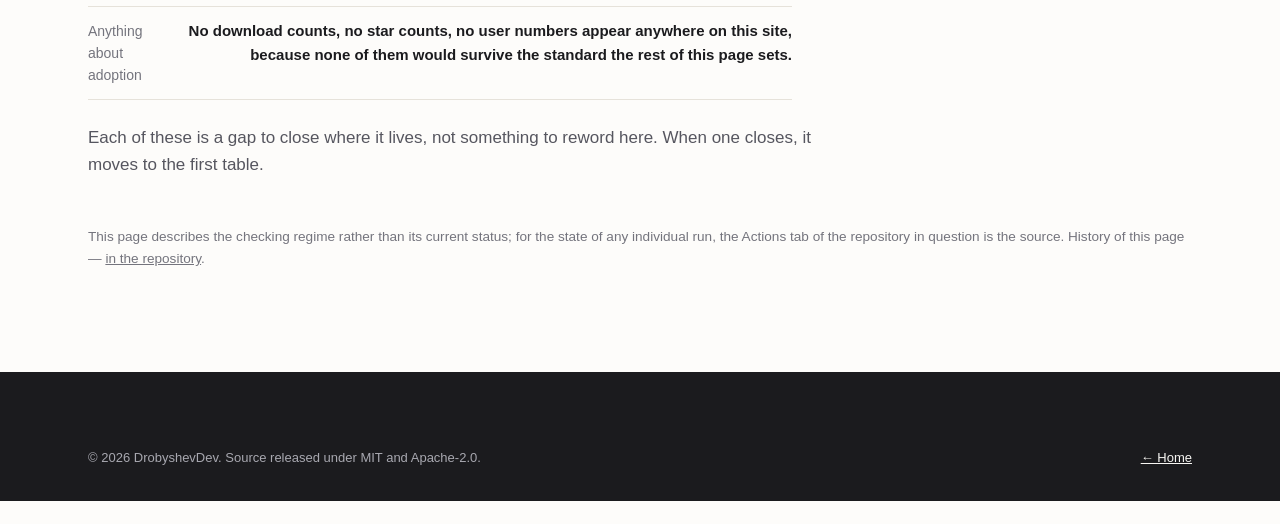
==== commit 45c95e8c: "Keep the checks page current with what is now checked Two guarantees have become real since the page" ====
--- a/checks/index.html
+++ b/checks/index.html
@@ -161,6 +161,16 @@
               <td><code>tests/test_packaging.py</code></td>
             </tr>
             <tr>
+              <td>Every Python package here type-checks</td>
+              <td>the organisation profile — "open source, typed, and tested"</td>
+              <td><code>mypy</code> in each repository's CI</td>
+            </tr>
+            <tr>
+              <td>No workflow runs an action it took from a moving tag</td>
+              <td>implied by every badge above, which those workflows produce</td>
+              <td><code>scripts/org_triage.py</code>, weekly</td>
+            </tr>
+            <tr>
               <td>This site makes no third-party request of any kind</td>
               <td>the legal page</td>
               <td><code>scripts/check_site.py</code>, on every change</td>
@@ -219,6 +229,11 @@
               <td>The figures on this site against their sources</td>
               <td>weekly</td>
               <td>one standing issue names the page, what it says, and what the source says</td>
+            </tr>
+            <tr>
+              <td>Actions that have gone back to a moving tag</td>
+              <td>weekly, across every repository</td>
+              <td>the triage names the repository and the references — and says <em>unknown</em> rather than <em>fine</em> when it could not read the workflows</td>
             </tr>
             <tr>
               <td>Organisation-wide maintenance triage</td>
